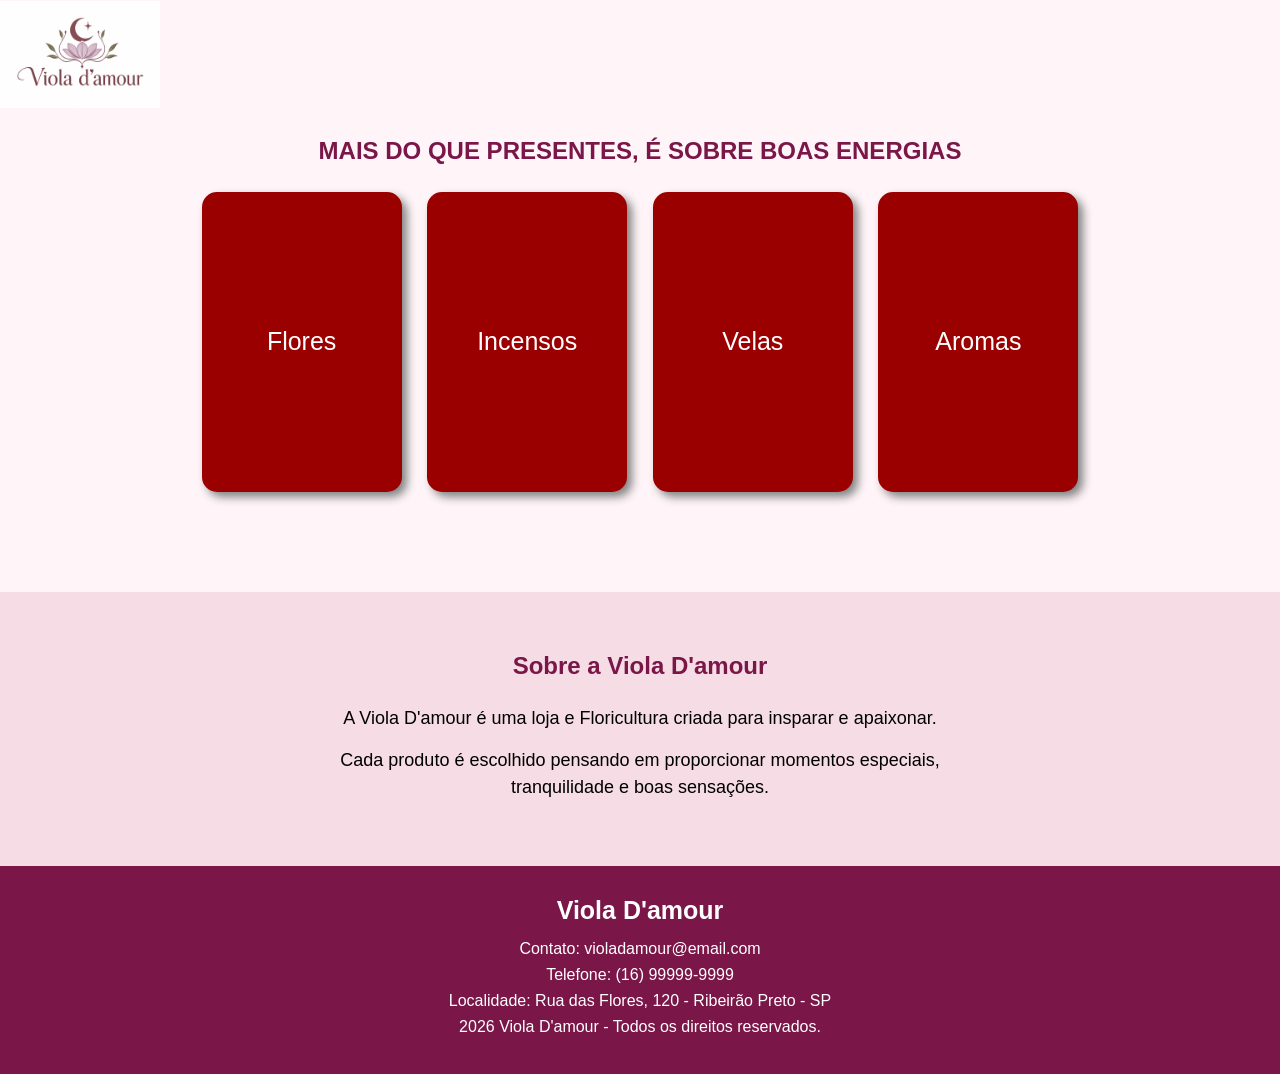
==== index.html @ 804e0729 "criação do site Viola D'amour" ====
<!DOCTYPE html>
<html lang="pt-br">
<head>
    <meta charset="UTF-8">
    <meta name="viewport" content="width=device-width, initial-scale=1.0">
    <title>Viola D'amour</title>
    <link rel="stylesheet" href="./style.css">
</head>

<body>

    <header>
        <div class="logo">
            <a href="index.html">
                <img src="./imagens/logo header.jpeg" alt="logo Viola D'amour" class="logo">
            </a>
        </div>
    </header>

    <main>

        <h2>MAIS DO QUE PRESENTES, É SOBRE BOAS ENERGIAS</h2>

        <section>
            <div class="container">

                <div class="explore">
                    <p>Flores</p>
                </div>

                <div class="explore">
                    <p>Incensos</p>
                </div>

                <div class="explore">
                    <p>Velas</p>
                </div>

                <div class="explore">
                    <p>Aromas</p>
                </div>

            </div>
        </section>

        <section class="sobre">

            <h2>Sobre a Viola D'amour</h2>

            <p>
                A Viola D'amour é uma loja e Floricultura criada para insparar e apaixonar.
            </p>

            <p>
                Cada produto é escolhido pensando em proporcionar
                momentos especiais, tranquilidade e boas sensações.
            </p>

        </section>

    </main>

    <footer>

        <h3>Viola D'amour</h3>

        <p>Contato: violadamour@email.com</p>

        <p>Telefone: (16) 99999-9999</p>

        <p>Localidade: Rua das Flores, 120 - Ribeirão Preto - SP</p>

        <p> 2026 Viola D'amour - Todos os direitos reservados.</p>

    </footer>

</body>
</html>
---- style.css ----
*{

    margin: 0%;

    padding: 0%;

    box-sizing: border-box;

}

body{

    background-color: #fff5f8;

    font-family: Arial, sans-serif;

}

h2{

    height: 80px;

    text-align: center;

    padding-top: 25px;

    color: #7a1648;

}

img{

    margin-top: 1px;

    width: 160px;

}

.container{

    height: 400px;

    display: flex;

    flex-direction: row;

    justify-content: center;

    gap: 2%;

    flex-wrap: wrap;

    transform: scale(1.0);

    transition: 2s;

}

.explore{

    display: flex;

    width: 200px;

    height: 300px;

    background-color: rgb(155, 0, 0);

    border: 1px;

    border-radius: 15px;

    flex-direction: row;

    justify-content: center;

    align-items: center;

    box-shadow: 5px 5px 10px gray;

    transform: scale(1.0);

    transition: 2s;

}

.explore:hover{

    transform: scale(1.05);

}

.explore p{

    color: white;

    font-size: 25px;

}

.sobre{

    text-align: center;

    padding: 50px;

    background-color: #f5dce5;

}

.sobre h2{

    height: auto;

    padding: 10px;

}

.sobre p{

    max-width: 700px;

    margin: 15px auto;

    font-size: 18px;

    line-height: 1.5;

}

footer{

    background-color: #7a1648;

    color: white;

    text-align: center;

    padding: 30px;

}

footer h3{

    font-size: 25px;

    margin-bottom: 15px;

}

footer p{

    margin: 8px;

}
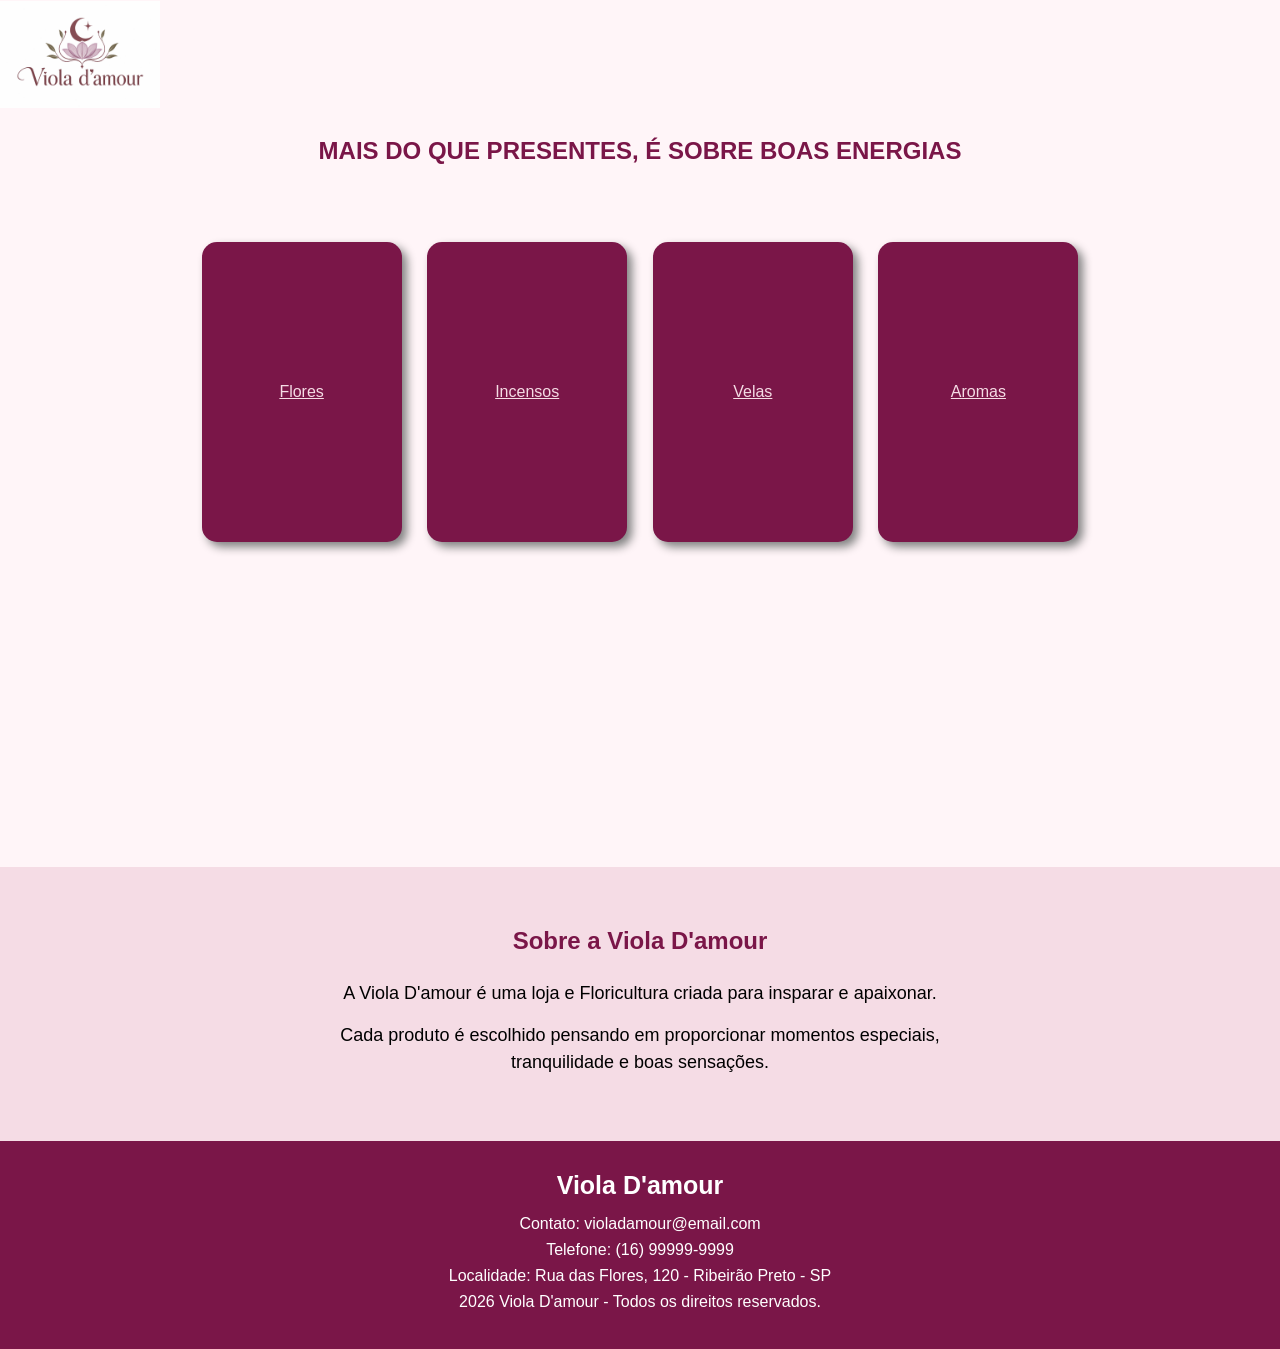
==== commit 6b3c6325: "alteracao na pag inicial" ====
--- a/index.html
+++ b/index.html
@@ -25,19 +25,19 @@
             <div class="container">
 
                 <div class="explore">
-                    <p>Flores</p>
+                    <a href="./flores.html">Flores</a>
                 </div>
 
                 <div class="explore">
-                    <p>Incensos</p>
+                    <a href="Incensos.html">Incensos</a>
                 </div>
 
                 <div class="explore">
-                    <p>Velas</p>
+                    <a href="velas.html">Velas</a>
                 </div>
 
                 <div class="explore">
-                    <p>Aromas</p>
+                    <a href="Aromas.html">Aromas</a>
                 </div>
 
             </div>
--- a/style.css
+++ b/style.css
@@ -14,6 +14,10 @@
 
     font-family: Arial, sans-serif;
 
+}
+
+a{
+    color: #f5dce5;
 }
 
 h2{
@@ -38,7 +42,9 @@
 
 .container{
 
-    height: 400px;
+    margin-top: 50px;
+
+    height: 625px;
 
     display: flex;
 
@@ -52,7 +58,7 @@
 
     transform: scale(1.0);
 
-    transition: 2s;
+    transition: 1s;
 
 }
 
@@ -64,7 +70,7 @@
 
     height: 300px;
 
-    background-color: rgb(155, 0, 0);
+    background-color: #7a1648;;
 
     border: 1px;
 
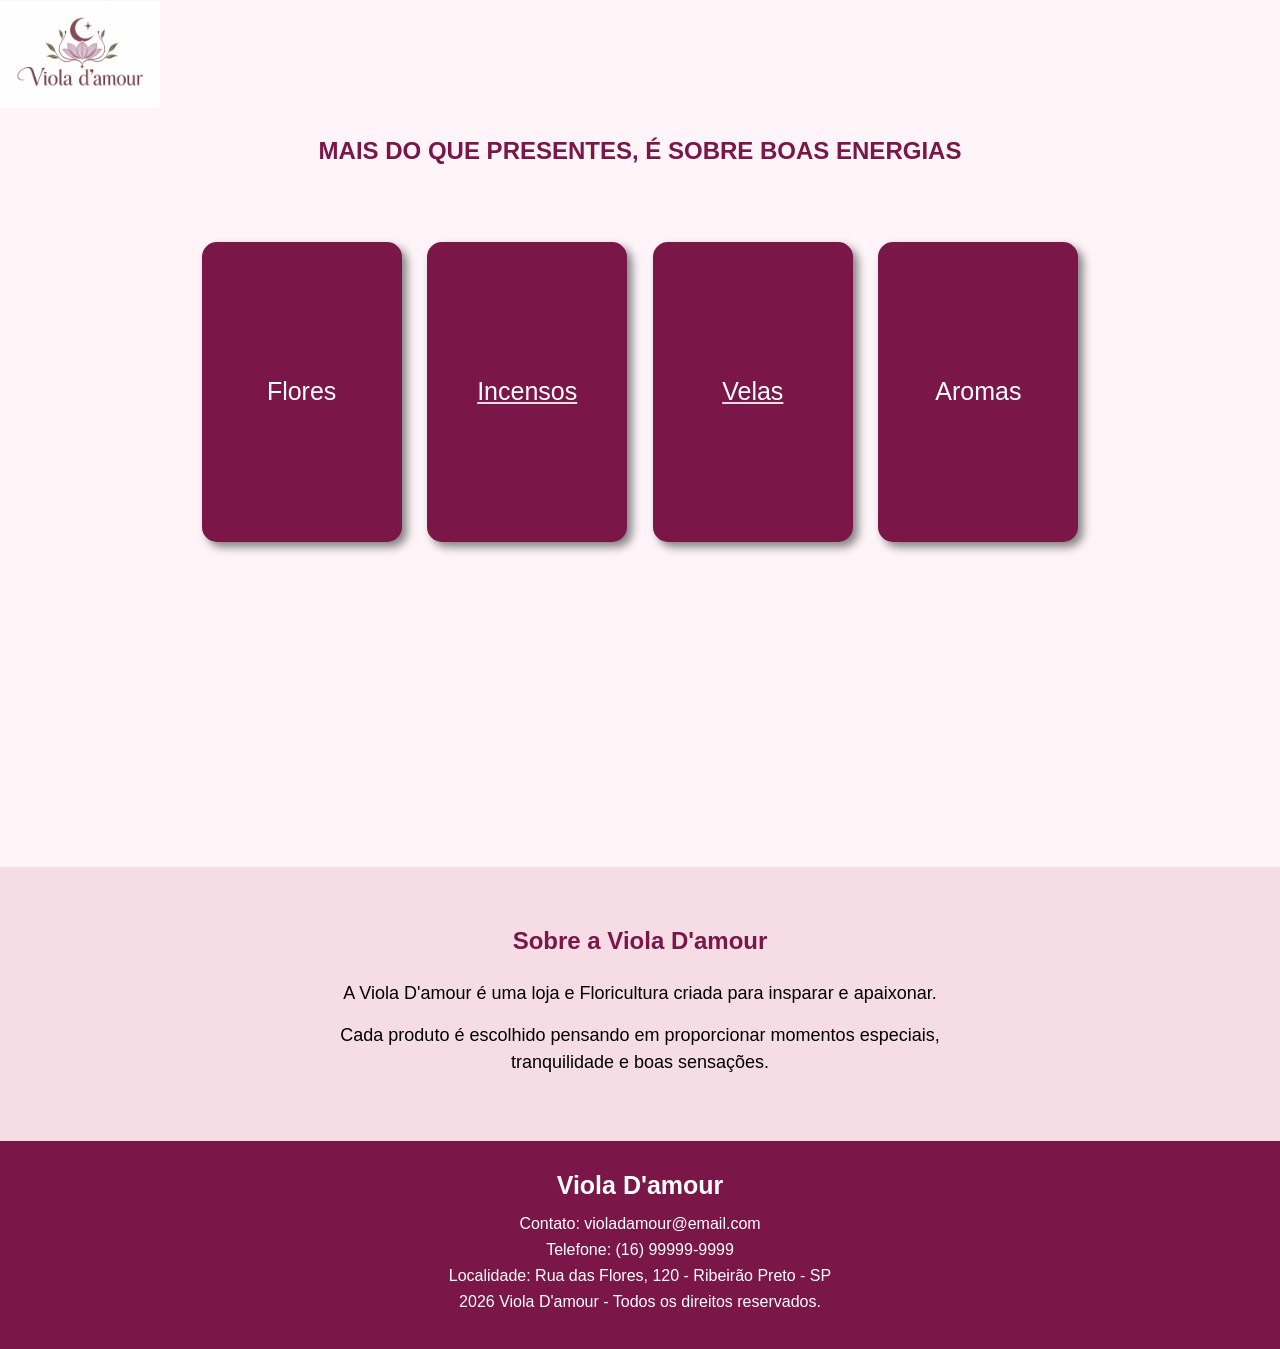
==== commit 73df2dbb: "alteração das página" ====
--- a/index.html
+++ b/index.html
@@ -25,19 +25,19 @@
             <div class="container">
 
                 <div class="explore">
-                    <a href="./flores.html">Flores</a>
+                    <p>Flores</p>
                 </div>
 
                 <div class="explore">
-                    <a href="Incensos.html">Incensos</a>
+                    <a href=""><p>Incensos</p></a>
                 </div>
 
                 <div class="explore">
-                    <a href="velas.html">Velas</a>
+                    <a href="velas.html"><p>Velas</p></a>
                 </div>
 
                 <div class="explore">
-                    <a href="Aromas.html">Aromas</a>
+                    <p>Aromas</p>
                 </div>
 
             </div>
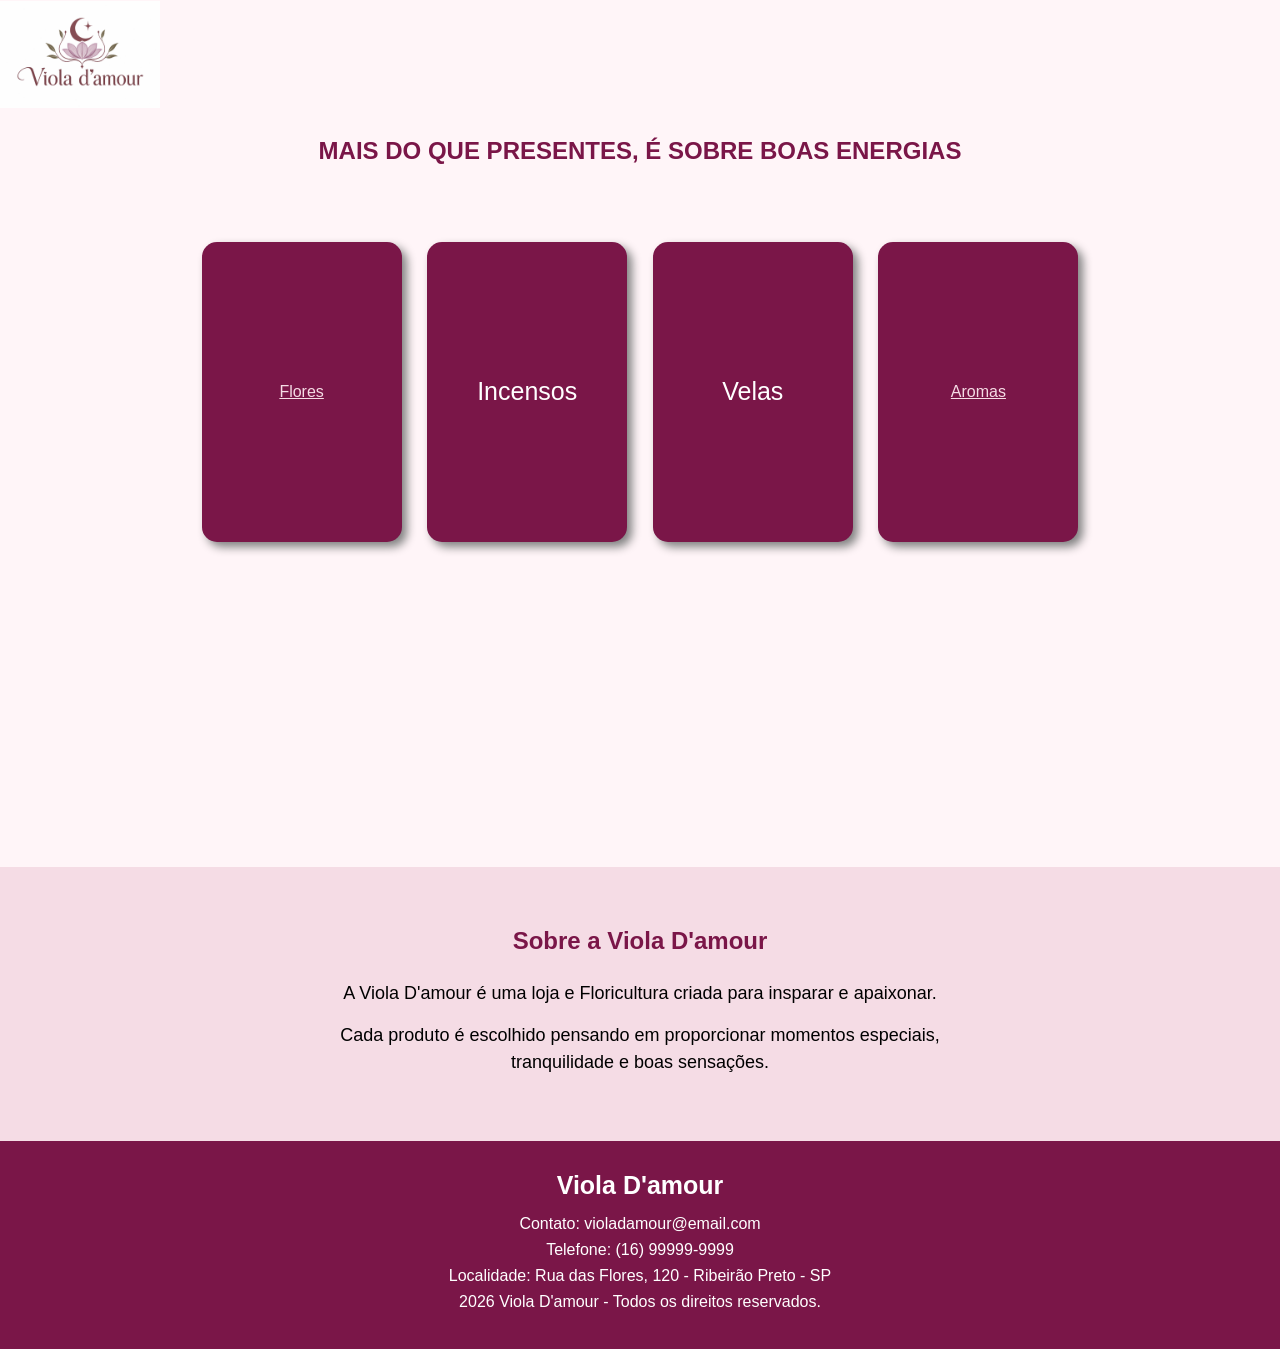
==== commit b8b289d4: "Merge branch 'main' of https://github.com/kauankfj/Viola-D-amour" ====
--- a/index.html
+++ b/index.html
@@ -25,19 +25,19 @@
             <div class="container">
 
                 <div class="explore">
-                    <p>Flores</p>
+                    <a href="./flores.html">Flores</a>
                 </div>
 
                 <div class="explore">
-                    <a href=""><p>Incensos</p></a>
+                    <p>Incensos</p>
                 </div>
 
                 <div class="explore">
-                    <a href="velas.html"><p>Velas</p></a>
+                    <p>Velas</p>
                 </div>
 
                 <div class="explore">
-                    <p>Aromas</p>
+                    <a href="Aromas.html">Aromas</a>
                 </div>
 
             </div>
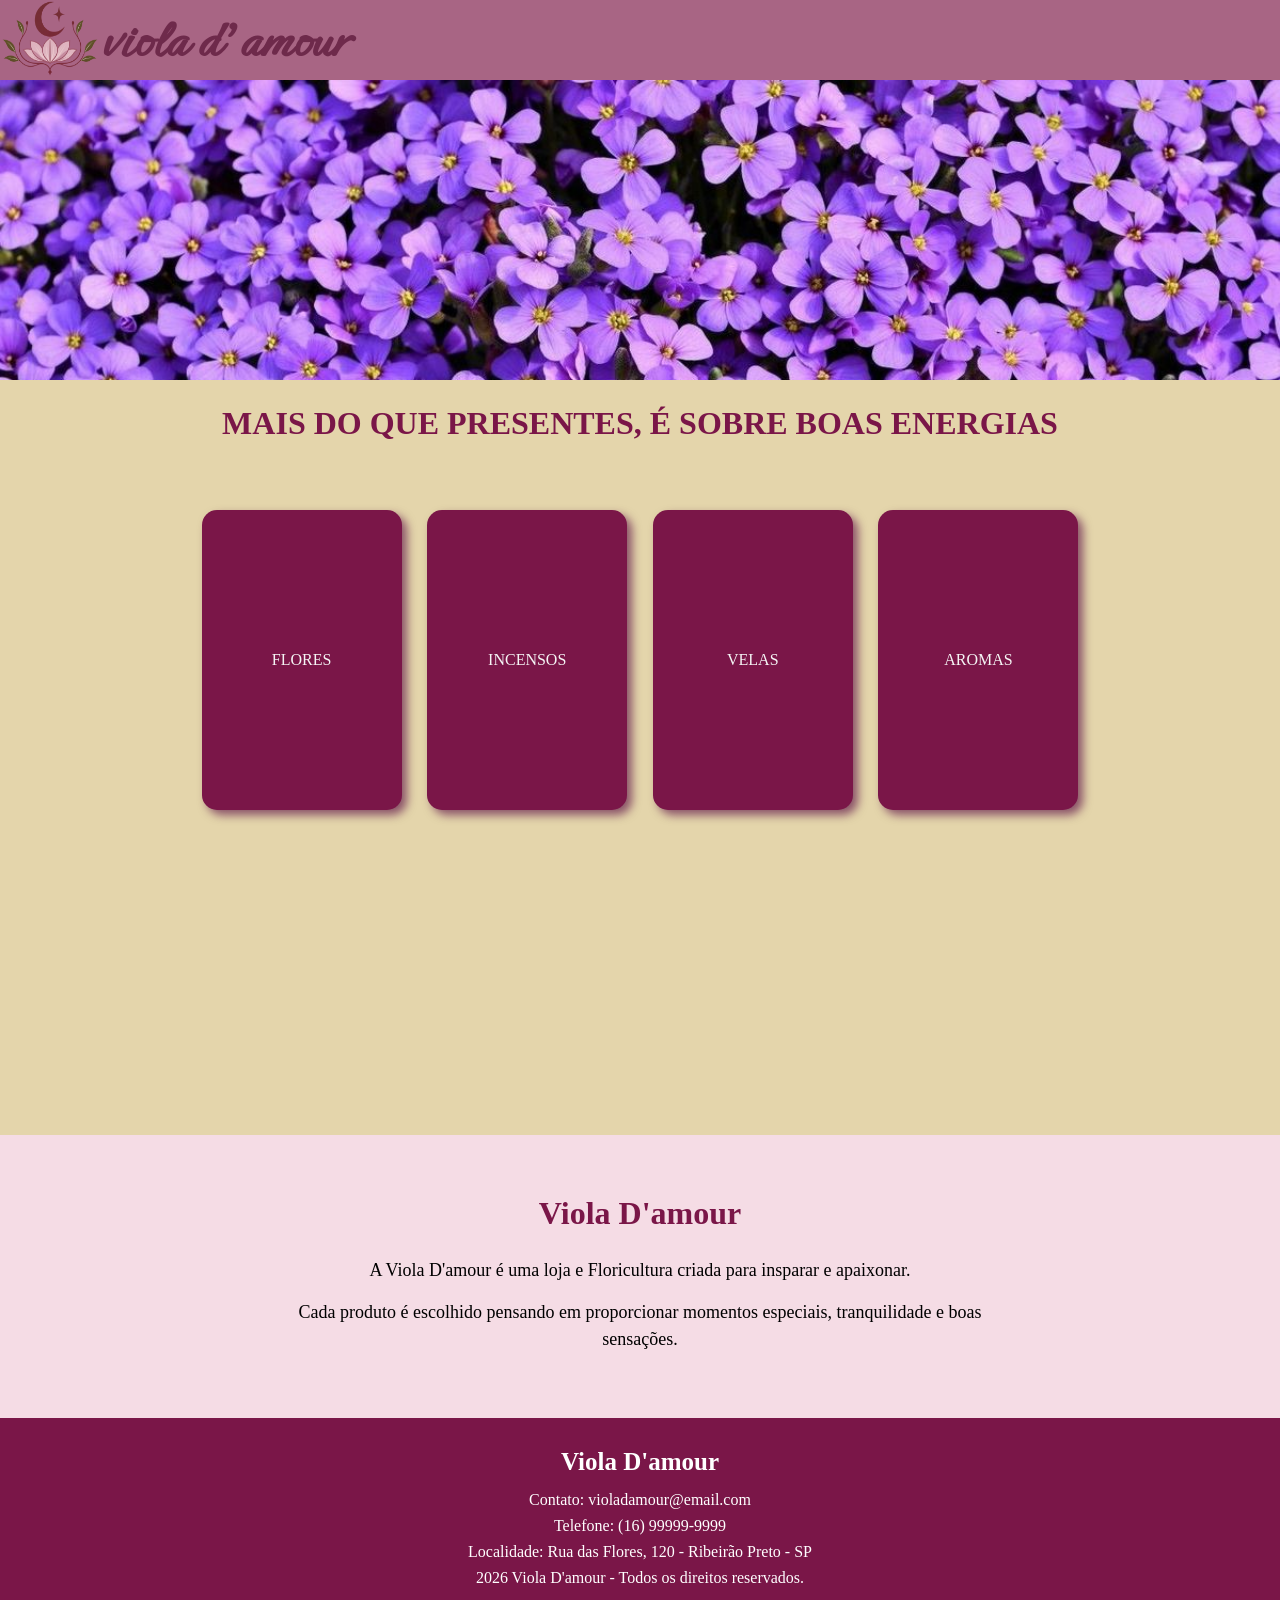
==== commit 13967a85: "alteracao e banner" ====
--- a/index.html
+++ b/index.html
@@ -10,14 +10,19 @@
 <body>
 
     <header>
-        <div class="logo">
-            <a href="index.html">
-                <img src="./imagens/logo header.jpeg" alt="logo Viola D'amour" class="logo">
-            </a>
-        </div>
+<!--cabeçalho-->
+        <a href="./sobre.html" target="_blank"><img src="./imagens/logo.png" id="logo" ></a>
+        <h1>viola d'amour</h1> <!--nome da empresa-->
     </header>
 
     <main>
+
+        <section>
+
+            <article class="banner">
+
+            </article>
+        </section>
 
         <h2>MAIS DO QUE PRESENTES, É SOBRE BOAS ENERGIAS</h2>
 
@@ -25,19 +30,19 @@
             <div class="container">
 
                 <div class="explore">
-                    <a href="./flores.html">Flores</a>
+                    <a href="./flores.html" target="_blank">FLORES</a>
                 </div>
 
                 <div class="explore">
-                    <p>Incensos</p>
+                    <a href="./incensos.html" target="_blank">INCENSOS</a>
                 </div>
 
                 <div class="explore">
-                    <p>Velas</p>
+                    <a href="./velas.html" target="_blank">VELAS</a>
                 </div>
 
                 <div class="explore">
-                    <a href="Aromas.html">Aromas</a>
+                    <a href="./aromas.html" target="_blank">AROMAS</a>
                 </div>
 
             </div>
@@ -45,7 +50,7 @@
 
         <section class="sobre">
 
-            <h2>Sobre a Viola D'amour</h2>
+            <h2>Viola D'amour</h2>
 
             <p>
                 A Viola D'amour é uma loja e Floricultura criada para insparar e apaixonar.
--- a/style.css
+++ b/style.css
@@ -1,3 +1,4 @@
+@import url('https://fonts.googleapis.com/css2?family=Ephesis&display=swap');
 *{
 
     margin: 0%;
@@ -8,19 +9,49 @@
 
 }
 
-body{
-
-    background-color: #fff5f8;
-
-    font-family: Arial, sans-serif;
-
+header{
+    display: flex;
+    background-color:  rgb(168, 101, 132);
 }
 
+.banner{
+
+    background-image: url(./imagens/banner_flores.jpg);
+    height: 300px;
+
+    background-size: cover;
+}
+
+
+body{
+    background-color: rgb(228, 213, 171);
+}
+
+
 a{
-    color: #f5dce5;
+    text-decoration: none;
+    color: whitesmoke;
+}
+
+#logo{
+    width: 100px;
+    height: 75px;
+}
+
+h1{
+
+  font-family: "Ephesis", cursive;
+  font-weight: 600;
+  font-style: normal; /*fonte do titulo*/
+  font-size: 60px;
+
+  align-self: flex-end;
+  color:  rgb(110,42,75);
 }
 
 h2{
+
+    font-size: xx-large;
 
     height: 80px;
 
@@ -82,7 +113,7 @@
 
     align-items: center;
 
-    box-shadow: 5px 5px 10px gray;
+    box-shadow: 5px 5px 10px rgba(82, 2, 62, 0.622);
 
     transform: scale(1.0);
 
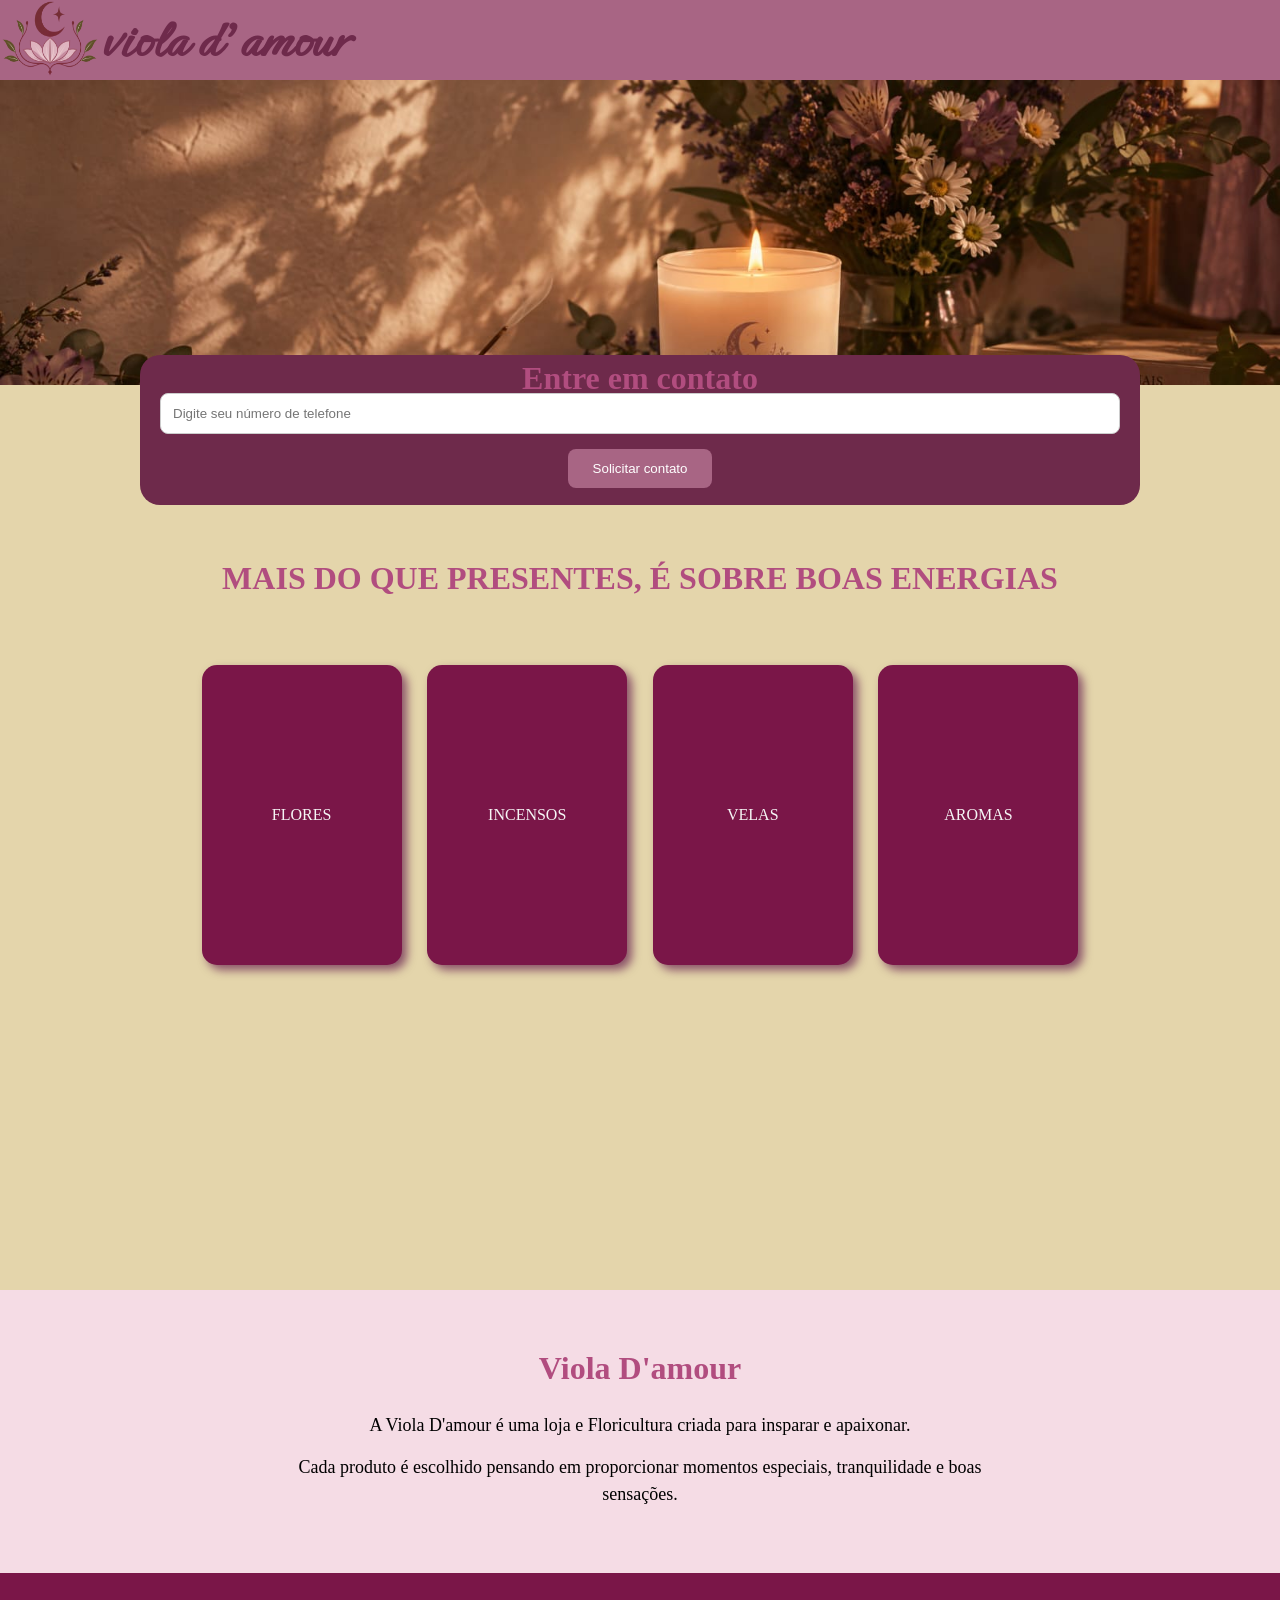
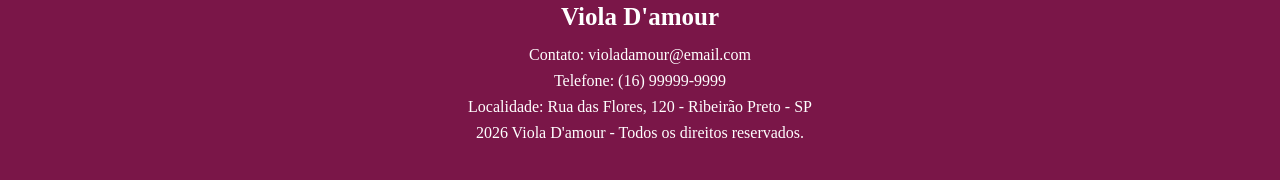
==== commit 51a0f8ca: "salvando alteracoes" ====
--- a/index.html
+++ b/index.html
@@ -21,12 +21,38 @@
 
             <article class="banner">
 
+                
+
             </article>
+        </section>    
+        
+        <section>
+
+            <div class="containercontato">
+
+                <div class="contato">
+                    <p>
+                         <h2>Entre em contato</h2>
+    <p>Informe seu número e nossa equipe entrará em contato!</p>
+                    </p>
+                    <form>
+                          <input type="tel" name="telefone"placeholder="Digite seu número de telefone"required>
+        <button type="submit">
+            Solicitar contato
+        </button>
+                    </form>
+                </div>
+
+            </div>
+
         </section>
 
-        <h2>MAIS DO QUE PRESENTES, É SOBRE BOAS ENERGIAS</h2>
+        <section class="secaodiv">
+            <h2>MAIS DO QUE PRESENTES, É SOBRE BOAS ENERGIAS</h2>
+        </section>
 
         <section>
+             
             <div class="container">
 
                 <div class="explore">
--- a/style.css
+++ b/style.css
@@ -10,42 +10,145 @@
 }
 
 header{
-    display: flex;
+
+    display: flex;
+
     background-color:  rgb(168, 101, 132);
+
 }
 
 .banner{
 
-    background-image: url(./imagens/banner_flores.jpg);
-    height: 300px;
+    background-image: url(./imagens/WhatsApp\ Image\ 2026-10-06\ at\ 19.47.23.jpeg);
+    
+    height: 305px;
 
     background-size: cover;
-}
-
+
+    position: relative;
+  
+    align-items: center;
+
+    justify-content: center;
+
+    display: flex;
+    
+}
 
 body{
+
     background-color: rgb(228, 213, 171);
 }
 
+.containercontato{
+
+    display: flex;
+
+    width: 100%;
+
+    margin-top: px;
+
+    flex-direction: row;
+
+    justify-content: center;
+
+    gap: 10px;
+
+    flex-wrap: wrap;
+    
+}
+
+.contato{
+
+    background-color: rgb(110,42,75); 
+
+    width: 80%;
+
+    height: 150px;
+
+    max-width: 1000px;
+
+    margin: -30px auto 30px;
+
+    padding: 20px;
+
+    border-radius: 20px;
+
+    position: relative;
+
+    text-align: center;
+
+    flex-direction: row;
+}
+
+.contato p {
+
+    margin-bottom: -40px;
+
+    color: #666666;
+
+}
+
+.contato input {
+
+    width: 100%;
+
+    padding: 12px;
+
+    margin-bottom: 15px;
+
+    border: 1px solid #cccccc;
+
+    border-radius: 8px;
+
+    box-sizing: border-box;
+
+}
+
+.contato button {
+
+    background-color: rgb(168, 101, 132);
+
+    color: #ffffff;
+
+    padding: 12px 25px;
+
+    border: none;
+
+    border-radius: 8px;
+
+    cursor: pointer;
+}
+
+.contato button:hover {
+
+    background-color: #8e0447;
+}
 
 a{
     text-decoration: none;
+
     color: whitesmoke;
 }
 
 #logo{
     width: 100px;
+
     height: 75px;
 }
 
 h1{
 
   font-family: "Ephesis", cursive;
+
   font-weight: 600;
+
   font-style: normal; /*fonte do titulo*/
+
   font-size: 60px;
 
   align-self: flex-end;
+
   color:  rgb(110,42,75);
 }
 
@@ -59,7 +162,7 @@
 
     padding-top: 25px;
 
-    color: #7a1648;
+    color: #b14d7f;
 
 }
 
@@ -71,6 +174,7 @@
 
 }
 
+
 .container{
 
     margin-top: 50px;
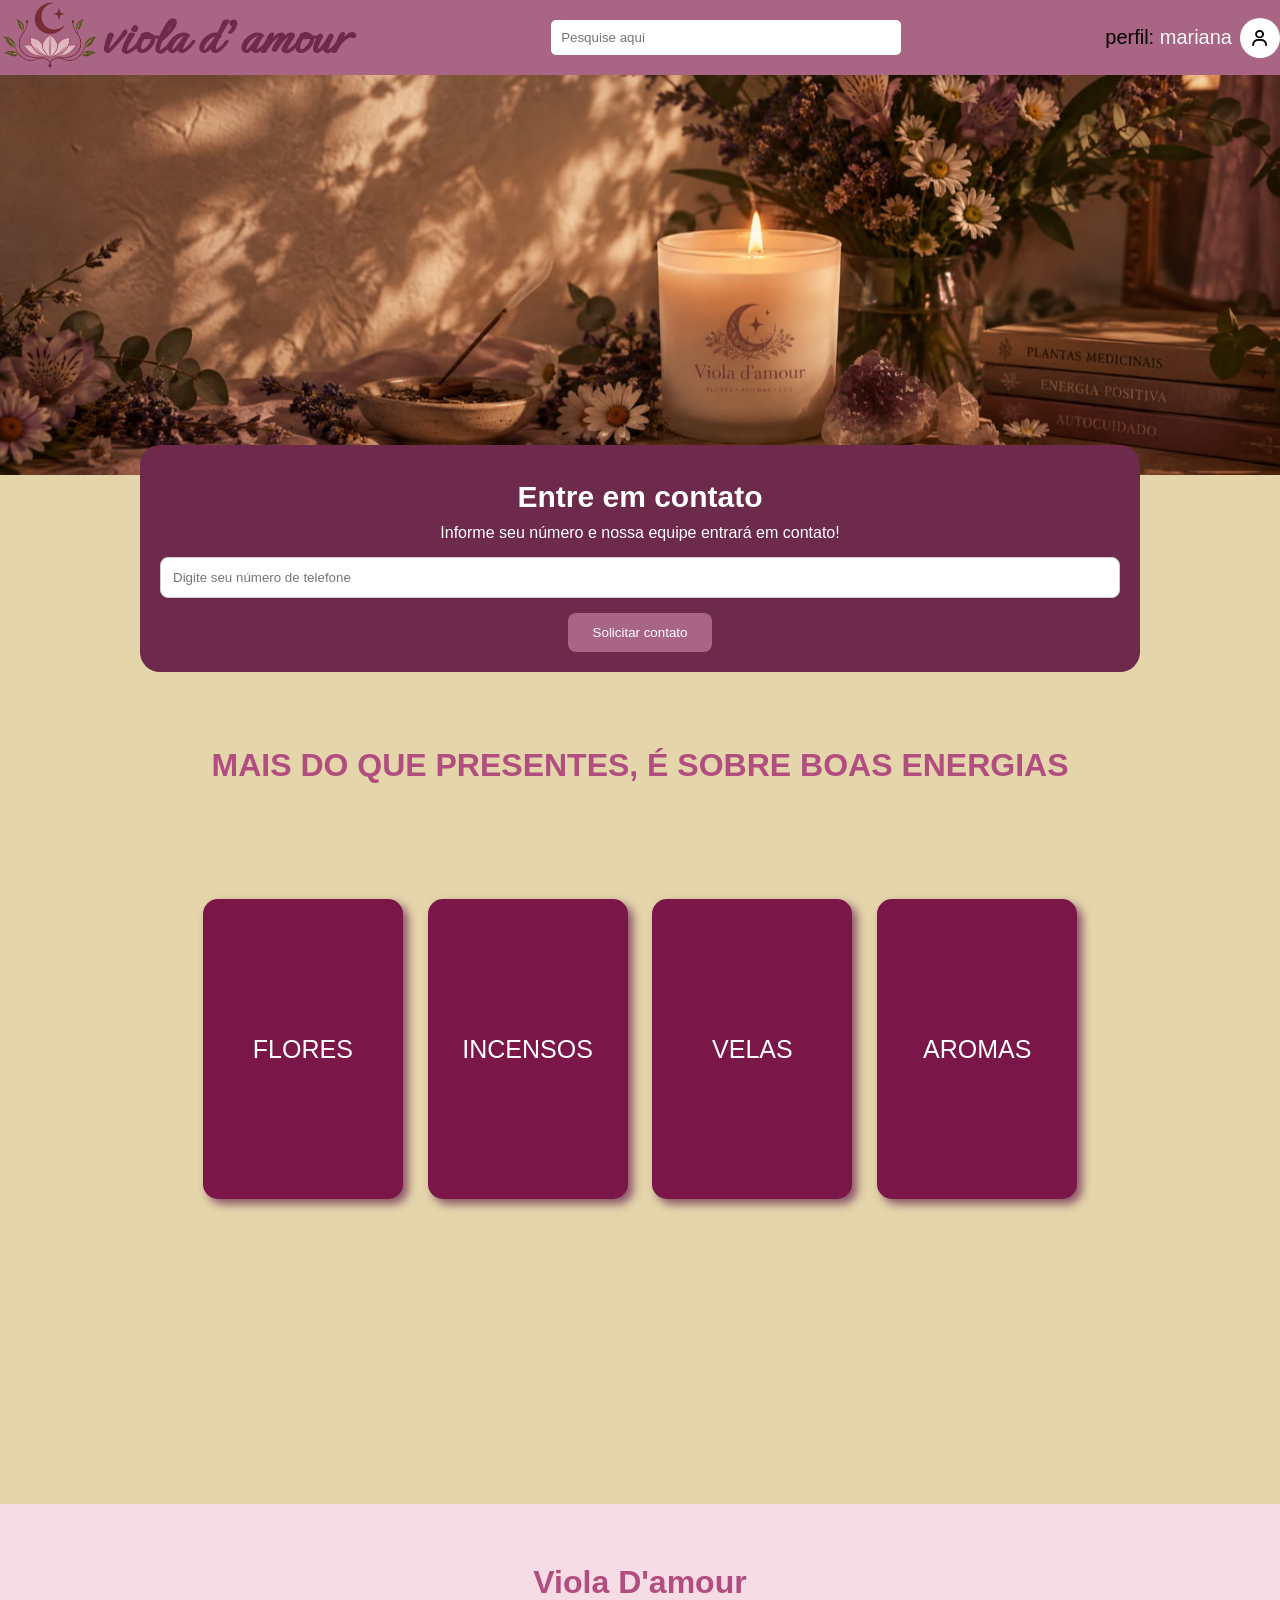
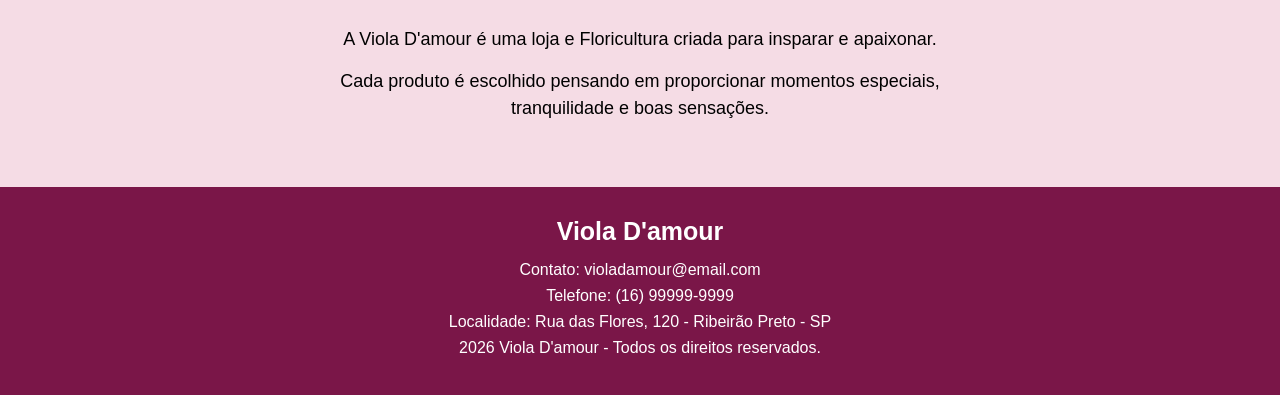
==== commit 9129fdcb: "alteracao do site" ====
--- a/index.html
+++ b/index.html
@@ -5,6 +5,7 @@
     <meta name="viewport" content="width=device-width, initial-scale=1.0">
     <title>Viola D'amour</title>
     <link rel="stylesheet" href="./style.css">
+     <link rel="stylesheet" href="http://unpkg.com/boxicons@2.1.4/css/boxicons.min.css"> <!--ancora para o css-->
 </head>
 
 <body>
@@ -13,6 +14,16 @@
 <!--cabeçalho-->
         <a href="./sobre.html" target="_blank"><img src="./imagens/logo.png" id="logo" ></a>
         <h1>viola d'amour</h1> <!--nome da empresa-->
+
+        <div class="pesquisa">
+            <input type="text" placeholder="Pesquise aqui">
+        </div>
+
+        <!-- Perfil à direita -->
+        <div class="perfil">
+            <span>perfil: <a>mariana</a></span>
+            <i class="bx bx-user"></i>
+        </div>
     </header>
 
     <main>
@@ -68,10 +79,12 @@
                 </div>
 
                 <div class="explore">
-                    <a href="./aromas.html" target="_blank">AROMAS</a>
+                    <a href="./aroma.html" target="_blank">AROMAS</a>
                 </div>
 
             </div>
+
+            
         </section>
 
         <section class="sobre">
--- a/style.css
+++ b/style.css
@@ -1,297 +1,373 @@
+
 @import url('https://fonts.googleapis.com/css2?family=Ephesis&display=swap');
-*{
-
-    margin: 0%;
-
-    padding: 0%;
-
+
+* {
+    margin: 0;
+    padding: 0;
     box-sizing: border-box;
-
-}
-
-header{
-
-    display: flex;
-
-    background-color:  rgb(168, 101, 132);
-
-}
-
-.banner{
-
-    background-image: url(./imagens/WhatsApp\ Image\ 2026-10-06\ at\ 19.47.23.jpeg);
-    
-    height: 305px;
+}
+
+/* CONFIGURAÇÃO GERAL */
+
+html {
+    scroll-behavior: smooth;
+}
+
+body {
+    background-color: rgb(228, 213, 171);
+    padding-top: 75px;
+    font-family: Arial, sans-serif;
+}
+
+/* CABEÇALHO FIXO */
+
+header {
+    display: flex;
+    align-items: center;
+    background-color: rgb(168, 101, 132);
+
+    position: fixed;
+    top: 0;
+    left: 0;
+    width: 100%;
+    height: 75px;
+
+    z-index: 1000;
+}
+
+#logo {
+    width: 100px;
+    height: 70px;
+    object-fit: contain;
+}
+
+h1 {
+    font-family: "Ephesis", cursive;
+    font-weight: 600;
+    font-style: normal;
+    font-size: 60px;
+    color: rgb(110, 42, 75);
+}
+
+/* BANNER */
+
+.banner {
+     background-image: url("./imagens/WhatsApp Image 2026-10-06 at 19.47.23.jpeg");
+
+    height: 400px;
+    width: 100%;
 
     background-size: cover;
-
-    position: relative;
-  
+    background-position: center;
+    background-repeat: no-repeat;
+
+    position: sticky;
+    top: 75px;
+}
+
+.pesquisa {
+    flex: 1;
+    display: flex;
+    justify-content: center;
+    padding: 0 30px;
+}
+
+.pesquisa input {
+    width: 350px;
+    padding: 10px;
+    border: none;
+    border-radius: 5px;
+}
+
+/* Perfil */
+.perfil {
+    display: flex;
     align-items: center;
-
+    gap: 8px;
+    white-space: nowrap;
+    font-size: 20px;
+}
+
+.perfil a:hover{
+    cursor: pointer;
+    text-decoration: underline;
+}
+
+.perfil i {
+    width: 40px;
+    height: 40px;
+    object-fit: contain;
+    border-radius: 100%;
+    background-color: white;
+    cursor: pointer;
+
+    padding-top: 10px;
+    padding-left: 10px;
+}
+
+
+/* CONTEÚDO PRINCIPAL POR CIMA DO BANNER */
+
+main {
+    position: relative;
+}
+
+main section:not(:first-child) {
+    position: relative;
+    z-index: 2;
+    background-color: rgb(228, 213, 171);
+}
+
+/* CONTAINER DE CONTATO */
+
+.containercontato {
+    display: flex;
+    width: 100%;
+    margin-top: 0;
+
+    flex-direction: row;
     justify-content: center;
-
-    display: flex;
-    
-}
-
-body{
-
-    background-color: rgb(228, 213, 171);
-}
-
-.containercontato{
-
-    display: flex;
-
+    gap: 10px;
+    flex-wrap: wrap;
+
+    position: relative;
+    z-index: 3;
+}
+
+.contato {
+    background-color: rgb(110, 42, 75);
+
+    width: 80%;
+    min-height: 180px;
+    max-width: 1000px;
+
+    margin: -30px auto 30px;
+    padding: 20px;
+
+    border-radius: 20px;
+    position: relative;
+    text-align: center;
+}
+
+.contato h2 {
+    font-size: 30px;
+    height: auto;
+    padding: 0;
+    margin-bottom: 10px;
+    color: #ffffff;
+}
+
+.contato p {
+    color: #ffffff;
+    margin-bottom: 15px;
+}
+
+/* CAMPO DE TELEFONE */
+
+.contato input {
     width: 100%;
-
-    margin-top: px;
-
+    padding: 12px;
+    margin-bottom: 15px;
+
+    border: 1px solid #cccccc;
+    border-radius: 8px;
+}
+
+/* BOTÃO DE CONTATO */
+
+.contato button {
+    background-color: rgb(168, 101, 132);
+    color: #ffffff;
+
+    padding: 12px 25px;
+
+    border: none;
+    border-radius: 8px;
+    cursor: pointer;
+
+    transition: 0.3s;
+}
+
+.contato button:hover {
+    background-color: #8e0447;
+}
+
+/* LINKS */
+
+a {
+    text-decoration: none;
+    color: whitesmoke;
+}
+
+/* TÍTULOS */
+
+h2 {
+    font-size: xx-large;
+    text-align: center;
+    padding-top: 25px;
+    color: #b14d7f;
+}
+
+/* FRASE PRINCIPAL */
+
+.secaodiv {
+    padding: 25px 15px;
+    text-align: center;
+}
+
+.secaodiv h2 {
+    height: auto;
+    padding: 20px 0;
+}
+
+/* CAIXAS DE NAVEGAÇÃO */
+
+.container {
+    margin-top: 50px;
+    min-height: 625px;
+
+    display: flex;
     flex-direction: row;
-
     justify-content: center;
-
-    gap: 10px;
-
+    align-items: flex-start;
+
+    gap: 2%;
     flex-wrap: wrap;
-    
-}
-
-.contato{
-
-    background-color: rgb(110,42,75); 
-
-    width: 80%;
-
-    height: 150px;
-
-    max-width: 1000px;
-
-    margin: -30px auto 30px;
 
     padding: 20px;
-
-    border-radius: 20px;
-
-    position: relative;
-
-    text-align: center;
-
-    flex-direction: row;
-}
-
-.contato p {
-
-    margin-bottom: -40px;
-
-    color: #666666;
-
-}
-
-.contato input {
-
-    width: 100%;
-
-    padding: 12px;
-
+}
+
+.explore {
+    display: flex;
+
+    width: 200px;
+    height: 300px;
+
+    background-color: #7a1648;
+    border-radius: 15px;
+
+    justify-content: center;
+    align-items: center;
+
+    box-shadow: 5px 5px 10px rgba(82, 2, 62, 0.622);
+
+    transform: scale(1);
+    transition: 0.3s;
+}
+
+.explore:hover {
+    transform: scale(1.05);
+}
+
+.explore a {
+    color: white;
+    font-size: 25px;
+    text-align: center;
+}
+
+/* SOBRE A LOJA */
+
+.sobre {
+    text-align: center;
+    padding: 50px;
+    background-color: #f5dce5 !important;
+}
+
+.sobre h2 {
+    height: auto;
+    padding: 10px;
+}
+
+.sobre p {
+    max-width: 700px;
+    margin: 15px auto;
+    font-size: 18px;
+    line-height: 1.5;
+}
+
+/* RODAPÉ */
+
+footer {
+    background-color: #7a1648;
+    color: white;
+
+    text-align: center;
+    padding: 30px;
+
+    position: relative;
+    z-index: 2;
+}
+
+footer h3 {
+    font-size: 25px;
     margin-bottom: 15px;
-
-    border: 1px solid #cccccc;
-
-    border-radius: 8px;
-
-    box-sizing: border-box;
-
-}
-
-.contato button {
-
-    background-color: rgb(168, 101, 132);
-
-    color: #ffffff;
-
-    padding: 12px 25px;
-
-    border: none;
-
-    border-radius: 8px;
-
-    cursor: pointer;
-}
-
-.contato button:hover {
-
-    background-color: #8e0447;
-}
-
-a{
-    text-decoration: none;
-
-    color: whitesmoke;
-}
-
-#logo{
-    width: 100px;
-
-    height: 75px;
-}
-
-h1{
-
-  font-family: "Ephesis", cursive;
-
-  font-weight: 600;
-
-  font-style: normal; /*fonte do titulo*/
-
-  font-size: 60px;
-
-  align-self: flex-end;
-
-  color:  rgb(110,42,75);
-}
-
-h2{
-
-    font-size: xx-large;
-
-    height: 80px;
-
-    text-align: center;
-
-    padding-top: 25px;
-
-    color: #b14d7f;
-
-}
-
-img{
-
-    margin-top: 1px;
-
-    width: 160px;
-
-}
-
-
-.container{
-
-    margin-top: 50px;
-
-    height: 625px;
-
-    display: flex;
-
-    flex-direction: row;
-
-    justify-content: center;
-
-    gap: 2%;
-
-    flex-wrap: wrap;
-
-    transform: scale(1.0);
-
-    transition: 1s;
-
-}
-
-.explore{
-
-    display: flex;
-
-    width: 200px;
-
-    height: 300px;
-
-    background-color: #7a1648;;
-
-    border: 1px;
-
-    border-radius: 15px;
-
-    flex-direction: row;
-
-    justify-content: center;
-
-    align-items: center;
-
-    box-shadow: 5px 5px 10px rgba(82, 2, 62, 0.622);
-
-    transform: scale(1.0);
-
-    transition: 2s;
-
-}
-
-.explore:hover{
-
-    transform: scale(1.05);
-
-}
-
-.explore p{
-
-    color: white;
-
-    font-size: 25px;
-
-}
-
-.sobre{
-
-    text-align: center;
-
-    padding: 50px;
-
-    background-color: #f5dce5;
-
-}
-
-.sobre h2{
-
-    height: auto;
-
-    padding: 10px;
-
-}
-
-.sobre p{
-
-    max-width: 700px;
-
-    margin: 15px auto;
-
-    font-size: 18px;
-
-    line-height: 1.5;
-
-}
-
-footer{
-
-    background-color: #7a1648;
-
-    color: white;
-
-    text-align: center;
-
-    padding: 30px;
-
-}
-
-footer h3{
-
-    font-size: 25px;
-
-    margin-bottom: 15px;
-
-}
-
-footer p{
-
+}
+
+footer p {
     margin: 8px;
-
-}
-
+}
+
+/* RESPONSIVIDADE PARA CELULAR */
+
+@media (max-width: 600px) {
+
+    header {
+        height: 65px;
+    }
+
+    body {
+        padding-top: 65px;
+    }
+
+    #logo {
+        width: 75px;
+        height: 60px;
+    }
+
+    h1 {
+        font-size: 45px;
+    }
+
+    .banner {
+        height: 300px;
+        top: 65px;
+    }
+
+    .contato {
+        width: 90%;
+        min-height: 180px;
+        padding: 15px;
+    }
+
+    .contato h2 {
+        font-size: 25px;
+    }
+
+    .container {
+        min-height: auto;
+        gap: 20px;
+        padding: 20px 10px 40px;
+    }
+
+    .explore {
+        width: 42%;
+        height: 200px;
+    }
+
+    .explore a {
+        font-size: 20px;
+    }
+
+    .sobre {
+        padding: 30px 15px;
+    }
+
+    .sobre p {
+        font-size: 16px;
+    }
+
+    footer {
+        padding: 25px 15px;
+        overflow-wrap: anywhere;
+    }
+}
